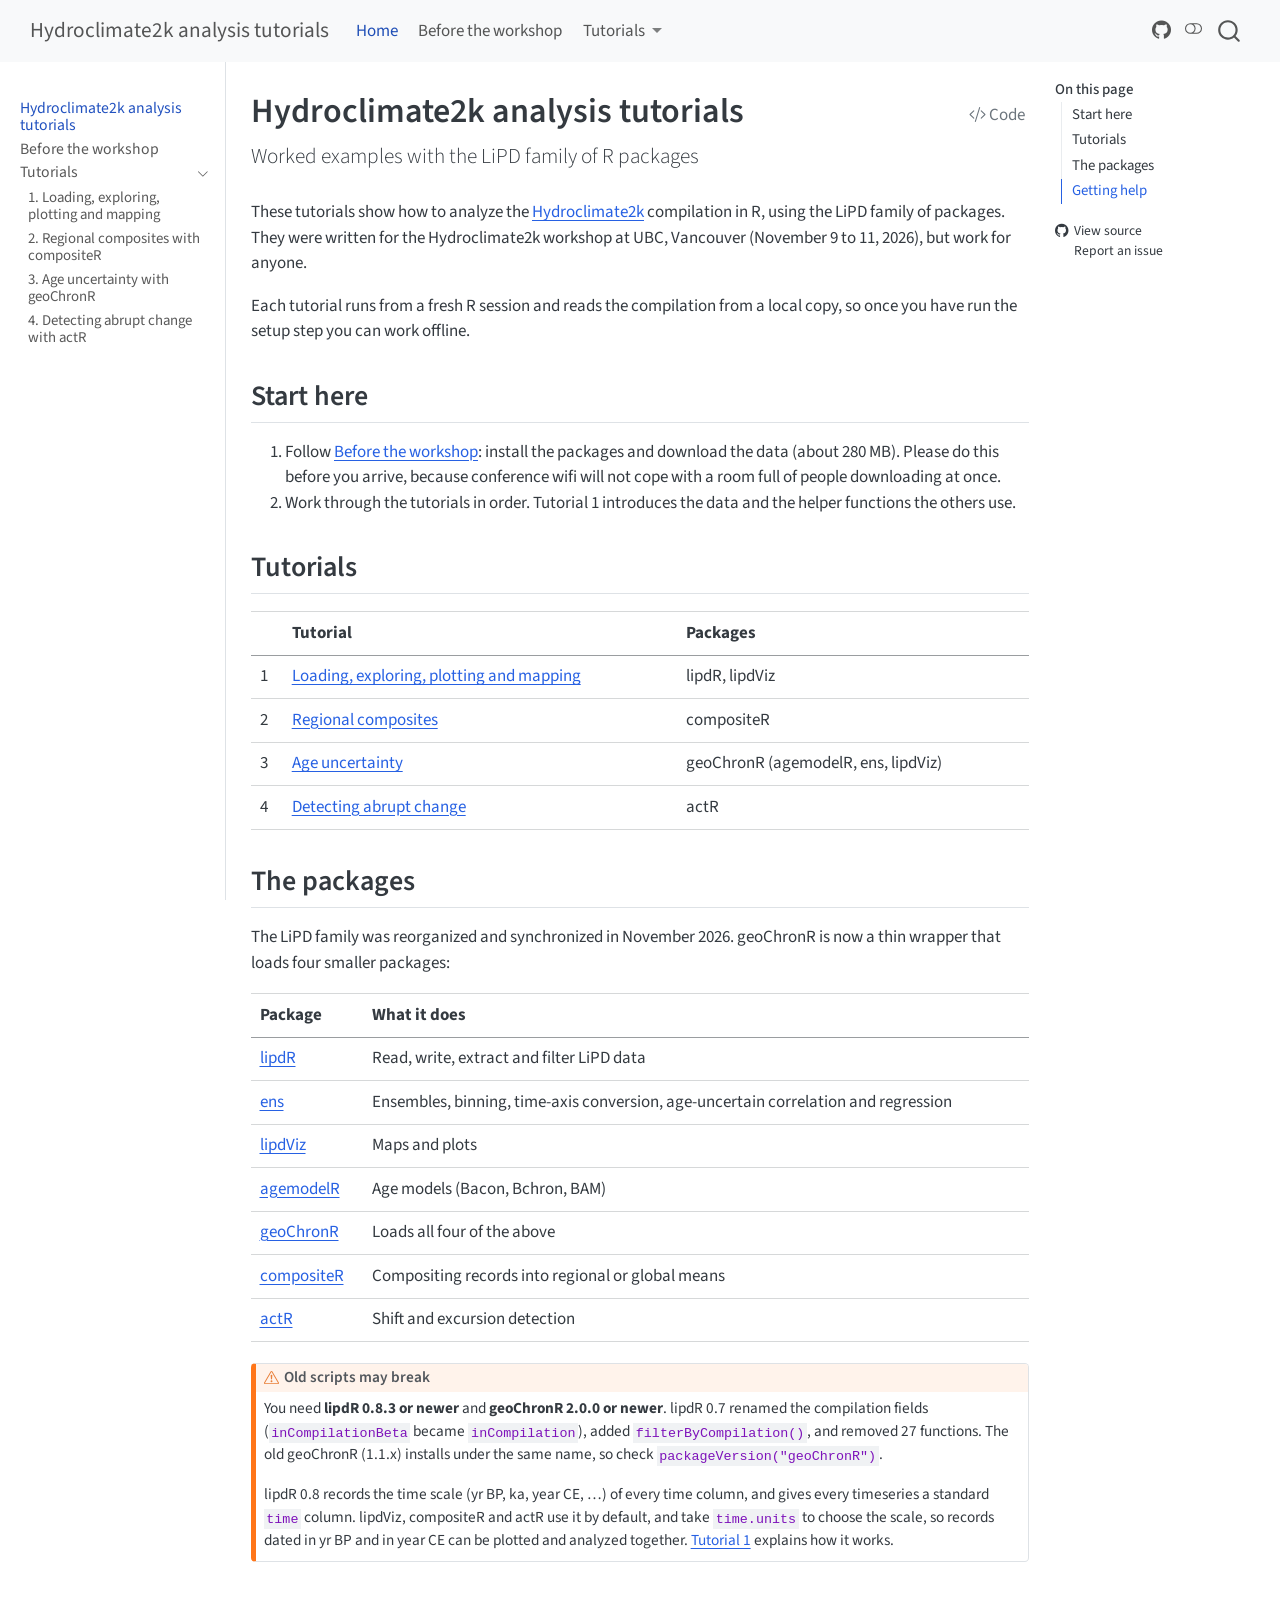
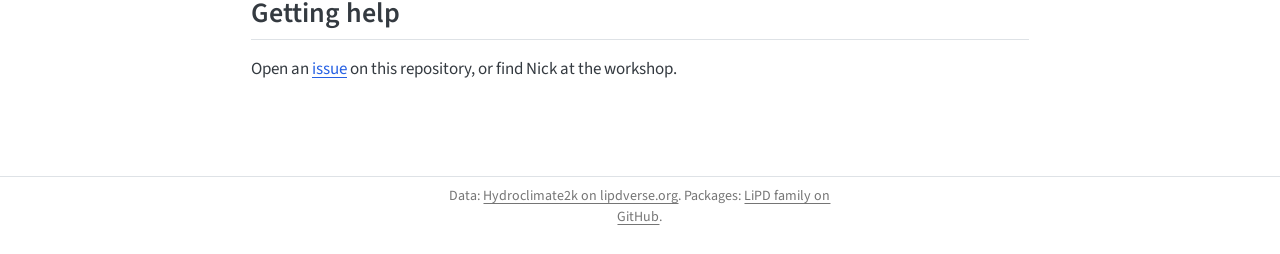
==== index.html @ fbed54ee "Built site for gh-pages" ====
<!DOCTYPE html>
<html xmlns="http://www.w3.org/1999/xhtml" lang="en" xml:lang="en"><head>

<meta charset="utf-8">
<meta name="generator" content="quarto-1.11.9">

<meta name="viewport" content="width=device-width, initial-scale=1.0, user-scalable=yes">


<title>Hydroclimate2k analysis tutorials</title>
<style>
/* Default styles provided by pandoc.
** See https://pandoc.org/MANUAL.html#variables-for-html for config info.
*/
span.smallcaps{font-variant: small-caps;}
div.columns{display: flex; gap: 1.5em;}
div.column{flex: auto;}
@media screen {
div.columns{gap: min(4vw, 1.5em);}
div.column{overflow-x: auto;}
}
div.hanging-indent{margin-left: 1.5em; text-indent: -1.5em;}
ul.task-list{list-style: none;}
ul.task-list li input[type="checkbox"] {
  width: 0.8em;
  margin: 0 0.8em 0.2em -1em; /* quarto-specific, see https://github.com/quarto-dev/quarto-cli/issues/4556 */ 
  vertical-align: middle;
}
/* CSS for syntax highlighting */
html { -webkit-text-size-adjust: 100%; }
pre > code.sourceCode { white-space: pre; position: relative; }
pre > code.sourceCode > span { display: inline-block; line-height: 1.25; }
pre > code.sourceCode > span:empty { height: 1.2em; }
.sourceCode { overflow: visible; }
code.sourceCode > span { color: inherit; text-decoration: inherit; }
div.sourceCode { margin: 1em 0; }
pre.sourceCode { margin: 0; }
@media screen {
div.sourceCode { overflow: auto; }
}
@media print {
pre > code.sourceCode { white-space: pre-wrap; }
pre > code.sourceCode > span { text-indent: -5em; padding-left: 5em; }
}
pre.numberSource code
  { counter-reset: source-line 0; }
pre.numberSource code > span
  { position: relative; left: -4em; counter-increment: source-line; }
pre.numberSource code > span > a:first-child::before
  { content: counter(source-line);
    position: relative; left: -1em; text-align: right; vertical-align: baseline;
    border: none; display: inline-block;
    -webkit-touch-callout: none; -webkit-user-select: none;
    -khtml-user-select: none; -moz-user-select: none;
    -ms-user-select: none; user-select: none;
    padding: 0 4px; width: 4em;
  }
pre.numberSource { margin-left: 3em;  padding-left: 4px; }
div.sourceCode
  {   }
@media screen {
pre > code.sourceCode > span > a:first-child::before { text-decoration: underline; }
}
</style>


<script src="site_libs/quarto-nav/quarto-nav.js"></script>
<script src="site_libs/quarto-nav/headroom.min.js"></script>
<script src="site_libs/clipboard/clipboard.min.js"></script>
<script src="site_libs/quarto-search/autocomplete.umd.js"></script>
<script src="site_libs/quarto-search/fuse.min.js"></script>
<script src="site_libs/quarto-search/quarto-search.js"></script>
<meta name="quarto:offset" content="./">
<script src="site_libs/quarto-html/quarto.js" type="module"></script>
<script src="site_libs/quarto-html/tabsets/tabsets.js" type="module"></script>
<script src="site_libs/quarto-html/scrollable-regions/scrollable-regions.js" type="module"></script>
<script src="site_libs/quarto-html/popper.min.js"></script>
<script src="site_libs/quarto-html/tippy.umd.min.js"></script>
<script src="site_libs/quarto-html/anchor.min.js"></script>
<link href="site_libs/quarto-html/tippy.css" rel="stylesheet">
<link href="site_libs/quarto-html/quarto-syntax-highlighting-63b5708e65d6cd79cd7618c58d0c21e7.css" rel="stylesheet" class="quarto-color-scheme" id="quarto-text-highlighting-styles">
<link href="site_libs/quarto-html/quarto-syntax-highlighting-dark-447e42e69aaa9833c0ba1b986f430b20.css" rel="stylesheet" class="quarto-color-scheme quarto-color-alternate" id="quarto-text-highlighting-styles">
<link href="site_libs/quarto-html/quarto-syntax-highlighting-63b5708e65d6cd79cd7618c58d0c21e7.css" rel="stylesheet" class="quarto-color-scheme-extra" id="quarto-text-highlighting-styles">
<script src="site_libs/bootstrap/bootstrap.min.js"></script>
<link href="site_libs/bootstrap/bootstrap-icons.css" rel="stylesheet">
<link href="site_libs/bootstrap/bootstrap-cd40264fafe0011b83db7b1371143c7b.min.css" rel="stylesheet" append-hash="true" class="quarto-color-scheme" id="quarto-bootstrap" data-mode="light">
<link href="site_libs/bootstrap/bootstrap-dark-d98883ac312bea4e32263ada7713f865.min.css" rel="stylesheet" append-hash="true" class="quarto-color-scheme quarto-color-alternate" id="quarto-bootstrap" data-mode="dark">
<link href="site_libs/bootstrap/bootstrap-cd40264fafe0011b83db7b1371143c7b.min.css" rel="stylesheet" append-hash="true" class="quarto-color-scheme-extra" id="quarto-bootstrap" data-mode="light">
<script id="quarto-search-options" type="application/json">{
  "location": "navbar",
  "copy-button": false,
  "collapse-after": 3,
  "panel-placement": "end",
  "type": "overlay",
  "limit": 50,
  "keyboard-shortcut": [
    "f",
    "/",
    "s"
  ],
  "show-item-context": false,
  "language": {
    "search-no-results-text": "No results",
    "search-matching-documents-text": "matching documents",
    "search-copy-link-title": "Copy link to search",
    "search-hide-matches-text": "Hide additional matches",
    "search-more-match-text": "more match in this document",
    "search-more-matches-text": "more matches in this document",
    "search-clear-button-title": "Clear",
    "search-text-placeholder": "",
    "search-detached-cancel-button-title": "Cancel",
    "search-submit-button-title": "Submit",
    "search-label": "Search"
  }
}</script>


</head>

<body class="nav-sidebar docked nav-fixed quarto-light"><a id="quarto-skip-link" class="visually-hidden-focusable" href="#quarto-document-content">Skip to main content</a><script id="quarto-html-before-body" type="application/javascript">
    const toggleBodyColorMode = (bsSheetEl) => {
      const mode = bsSheetEl.getAttribute("data-mode");
      const bodyEl = window.document.querySelector("body");
      if (mode === "dark") {
        bodyEl.classList.add("quarto-dark");
        bodyEl.classList.remove("quarto-light");
      } else {
        bodyEl.classList.add("quarto-light");
        bodyEl.classList.remove("quarto-dark");
      }
    }
    const toggleBodyColorPrimary = () => {
      const bsSheetEl = window.document.querySelector("link#quarto-bootstrap:not([rel=disabled-stylesheet])");
      if (bsSheetEl) {
        toggleBodyColorMode(bsSheetEl);
      }
    }
    const setColorSchemeToggle = (alternate) => {
      const toggles = window.document.querySelectorAll('.quarto-color-scheme-toggle');
      for (let i=0; i < toggles.length; i++) {
        const toggle = toggles[i];
        if (toggle) {
          toggle.setAttribute("aria-checked", alternate ? "true" : "false");
          if (alternate) {
            toggle.classList.add("alternate");
          } else {
            toggle.classList.remove("alternate");
          }
        }
      }
    };
    const toggleColorMode = (alternate) => {
      // Switch the stylesheets
      const primaryStylesheets = window.document.querySelectorAll('link.quarto-color-scheme:not(.quarto-color-alternate)');
      const alternateStylesheets = window.document.querySelectorAll('link.quarto-color-scheme.quarto-color-alternate');
      manageTransitions('#quarto-margin-sidebar .nav-link', false);
      if (alternate) {
        // note: dark is layered on light, we don't disable primary!
        enableStylesheet(alternateStylesheets);
        for (const sheetNode of alternateStylesheets) {
          if (sheetNode.id === "quarto-bootstrap") {
            toggleBodyColorMode(sheetNode);
          }
        }
      } else {
        disableStylesheet(alternateStylesheets);
        enableStylesheet(primaryStylesheets)
        toggleBodyColorPrimary();
      }
      manageTransitions('#quarto-margin-sidebar .nav-link', true);
      // Switch the toggles
      setColorSchemeToggle(alternate)
    }
    // Hack to workaround the fact that safari doesn't
    // properly recolor the scrollbar when toggling (#1455).
    // Not run on load: stylesheets are set before first paint there, and
    // scrolling would undo the scroll to a URL fragment (#14973).
    // The one pixel nudge keeps the reader where they were.
    const refreshSafariScrollbar = () => {
      if (navigator.userAgent.indexOf('Safari') > 0 && navigator.userAgent.indexOf('Chrome') == -1) {
        manageTransitions("body", false);
        const scrollY = window.scrollY;
        window.scrollTo(0, scrollY > 0 ? scrollY - 1 : 1);
        setTimeout(() => {
          window.scrollTo(0, scrollY);
          manageTransitions("body", true);
        }, 40);
      }
    }
    const disableStylesheet = (stylesheets) => {
      for (let i=0; i < stylesheets.length; i++) {
        const stylesheet = stylesheets[i];
        stylesheet.rel = 'disabled-stylesheet';
      }
    }
    const enableStylesheet = (stylesheets) => {
      for (let i=0; i < stylesheets.length; i++) {
        const stylesheet = stylesheets[i];
        if(stylesheet.rel !== 'stylesheet') { // for Chrome, which will still FOUC without this check
          stylesheet.rel = 'stylesheet';
        }
      }
    }
    const manageTransitions = (selector, allowTransitions) => {
      const els = window.document.querySelectorAll(selector);
      for (let i=0; i < els.length; i++) {
        const el = els[i];
        if (allowTransitions) {
          el.classList.remove('notransition');
        } else {
          el.classList.add('notransition');
        }
      }
    }
    const isFileUrl = () => {
      return window.location.protocol === 'file:';
    }
    const hasAlternateSentinel = () => {
      let styleSentinel = getColorSchemeSentinel();
      if (styleSentinel !== null) {
        return styleSentinel === "alternate";
      } else {
        return false;
      }
    }
    const setStyleSentinel = (alternate) => {
      const value = alternate ? "alternate" : "default";
      if (!isFileUrl()) {
        window.localStorage.setItem("quarto-color-scheme", value);
      } else {
        localAlternateSentinel = value;
      }
    }
    const getColorSchemeSentinel = () => {
      if (!isFileUrl()) {
        const storageValue = window.localStorage.getItem("quarto-color-scheme");
        return storageValue != null ? storageValue : localAlternateSentinel;
      } else {
        return localAlternateSentinel;
      }
    }
    const toggleGiscusIfUsed = (isAlternate, darkModeDefault) => {
      const baseTheme = document.querySelector('#giscus-base-theme')?.value ?? 'light';
      const alternateTheme = document.querySelector('#giscus-alt-theme')?.value ?? 'dark';
      let newTheme = '';
      if(authorPrefersDark) {
        newTheme = isAlternate ? baseTheme : alternateTheme;
      } else {
        newTheme = isAlternate ? alternateTheme : baseTheme;
      }
      const changeGiscusTheme = () => {
        // From: https://github.com/giscus/giscus/issues/336
        const sendMessage = (message) => {
          const iframe = document.querySelector('iframe.giscus-frame');
          if (!iframe) return;
          iframe.contentWindow.postMessage({ giscus: message }, 'https://giscus.app');
        }
        sendMessage({
          setConfig: {
            theme: newTheme
          }
        });
      }
      const isGiscussLoaded = window.document.querySelector('iframe.giscus-frame') !== null;
      if (isGiscussLoaded) {
        changeGiscusTheme();
      }
    };
    const authorPrefersDark = false;
    const darkModeDefault = authorPrefersDark;
      document.querySelector('link#quarto-text-highlighting-styles.quarto-color-scheme-extra').rel = 'disabled-stylesheet';
      document.querySelector('link#quarto-bootstrap.quarto-color-scheme-extra').rel = 'disabled-stylesheet';
    let localAlternateSentinel = darkModeDefault ? 'alternate' : 'default';
    // Dark / light mode switch
    window.quartoToggleColorScheme = () => {
      // Read the current dark / light value
      let toAlternate = !hasAlternateSentinel();
      toggleColorMode(toAlternate);
      refreshSafariScrollbar();
      setStyleSentinel(toAlternate);
      toggleGiscusIfUsed(toAlternate, darkModeDefault);
      window.dispatchEvent(new Event('resize'));
    };
    // Switch to dark mode if need be
    if (hasAlternateSentinel()) {
      toggleColorMode(true);
    } else {
      toggleColorMode(false);
    }
  </script>

<div id="quarto-search-results"></div>
  <header id="quarto-header" class="headroom fixed-top">
    <nav class="navbar navbar-expand-lg " data-bs-theme="dark" aria-label="Site">
      <div class="navbar-container container-fluid">
      <div class="navbar-brand-container mx-auto">
    <a class="navbar-brand" href="./index.html">
    <span class="navbar-title">Hydroclimate2k analysis tutorials</span>
    </a>
  </div>
          <button class="navbar-toggler" type="button" data-bs-toggle="collapse" data-bs-target="#navbarCollapse" aria-controls="navbarCollapse" aria-expanded="false" aria-label="Toggle navigation" onclick="if (window.quartoToggleHeadroom) { window.quartoToggleHeadroom(); }">
  <span class="navbar-toggler-icon"></span>
</button>
          <div class="collapse navbar-collapse" id="navbarCollapse">
            <ul class="navbar-nav navbar-nav-scroll me-auto">
  <li class="nav-item">
    <a class="nav-link active" href="./index.html" aria-current="page"> 
<span class="menu-text">Home</span></a>
  </li>  
  <li class="nav-item">
    <a class="nav-link" href="./setup.html"> 
<span class="menu-text">Before the workshop</span></a>
  </li>  
  <li class="nav-item dropdown ">
    <a class="nav-link dropdown-toggle" href="#" id="nav-menu-tutorials" role="link" data-bs-toggle="dropdown" aria-expanded="false">
 <span class="menu-text">Tutorials</span>
    </a>
    <ul class="dropdown-menu" aria-labelledby="nav-menu-tutorials">    
        <li>
    <a class="dropdown-item" href="./tutorials/01-load-plot-map.html">
 <span class="dropdown-text">1. Loading, exploring, plotting and mapping</span></a>
  </li>  
        <li>
    <a class="dropdown-item" href="./tutorials/02-compositeR.html">
 <span class="dropdown-text">2. Regional composites with compositeR</span></a>
  </li>  
        <li>
    <a class="dropdown-item" href="./tutorials/03-geoChronR.html">
 <span class="dropdown-text">3. Age uncertainty with geoChronR</span></a>
  </li>  
        <li>
    <a class="dropdown-item" href="./tutorials/04-actR.html">
 <span class="dropdown-text">4. Detecting abrupt change with actR</span></a>
  </li>  
    </ul>
  </li>
</ul>
            <ul class="navbar-nav navbar-nav-scroll ms-auto">
  <li class="nav-item compact">
    <a class="nav-link" href="https://github.com/nickmckay/hydroclimate2k-analysis-tutorials"> <i class="bi bi-github" role="img">
</i> 
<span class="menu-text"></span></a>
  </li>  
</ul>
          </div> <!-- /navcollapse -->
            <div class="quarto-navbar-tools">
  <button type="button" role="switch" aria-checked="false" class="quarto-color-scheme-toggle quarto-navigation-tool  px-1" onclick="window.quartoToggleColorScheme(); return false;" title="Toggle dark mode" aria-label="Toggle dark mode"><i class="bi"></i></button>
</div>
            <div id="quarto-search" class="" title="Search"></div>
      </div> <!-- /container-fluid -->
    </nav>
  <nav class="quarto-secondary-nav" aria-label="Toolbar">
    <div class="container-fluid d-flex">
      <button type="button" class="quarto-btn-toggle btn" data-bs-toggle="collapse" role="button" data-bs-target=".quarto-sidebar-collapse-item" aria-controls="quarto-sidebar" aria-expanded="false" aria-label="Toggle sidebar navigation" onclick="if (window.quartoToggleHeadroom) { window.quartoToggleHeadroom(); }">
        <i class="bi bi-layout-text-sidebar-reverse"></i>
      </button>
        <nav class="quarto-page-breadcrumbs" aria-label="Breadcrumbs"><ol class="breadcrumb"><li class="breadcrumb-item"><a href="./index.html">Hydroclimate2k analysis tutorials</a></li></ol></nav>
        <a class="flex-grow-1" data-bs-toggle="collapse" data-bs-target=".quarto-sidebar-collapse-item" onclick="if (window.quartoToggleHeadroom) { window.quartoToggleHeadroom(); }">      
        </a>
    </div>
  </nav>
</header>
<!-- content -->
<div id="quarto-content" class="quarto-container page-columns page-rows-contents page-layout-article page-navbar">
<!-- sidebar -->
  <nav id="quarto-sidebar" class="sidebar collapse collapse-horizontal quarto-sidebar-collapse-item sidebar-navigation docked overflow-auto" aria-label="Section">
    <div class="sidebar-menu-container"> 
    <ul class="list-unstyled mt-1">
        <li class="sidebar-item">
  <div class="sidebar-item-container"> 
  <a href="./index.html" class="sidebar-item-text sidebar-link active">
 <span class="menu-text">Hydroclimate2k analysis tutorials</span></a>
  </div>
</li>
        <li class="sidebar-item">
  <div class="sidebar-item-container"> 
  <a href="./setup.html" class="sidebar-item-text sidebar-link">
 <span class="menu-text">Before the workshop</span></a>
  </div>
</li>
        <li class="sidebar-item sidebar-item-section">
      <div class="sidebar-item-container"> 
            <button type="button" class="sidebar-item-text sidebar-item-toggle sidebar-link text-start" data-bs-toggle="collapse" data-bs-target="#quarto-sidebar-section-1" aria-controls="quarto-sidebar-section-1" aria-expanded="true">
 <span class="menu-text" id="quarto-sidebar-section-1-label">Tutorials</span><i class="bi bi-chevron-right" aria-hidden="true"></i></button>
      </div>
      <ul id="quarto-sidebar-section-1" aria-labelledby="quarto-sidebar-section-1-label" class="collapse list-unstyled sidebar-section depth1 show">  
          <li class="sidebar-item">
  <div class="sidebar-item-container"> 
  <a href="./tutorials/01-load-plot-map.html" class="sidebar-item-text sidebar-link">
 <span class="menu-text">1. Loading, exploring, plotting and mapping</span></a>
  </div>
</li>
          <li class="sidebar-item">
  <div class="sidebar-item-container"> 
  <a href="./tutorials/02-compositeR.html" class="sidebar-item-text sidebar-link">
 <span class="menu-text">2. Regional composites with compositeR</span></a>
  </div>
</li>
          <li class="sidebar-item">
  <div class="sidebar-item-container"> 
  <a href="./tutorials/03-geoChronR.html" class="sidebar-item-text sidebar-link">
 <span class="menu-text">3. Age uncertainty with geoChronR</span></a>
  </div>
</li>
          <li class="sidebar-item">
  <div class="sidebar-item-container"> 
  <a href="./tutorials/04-actR.html" class="sidebar-item-text sidebar-link">
 <span class="menu-text">4. Detecting abrupt change with actR</span></a>
  </div>
</li>
      </ul>
  </li>
    </ul>
    </div>
</nav>
<div id="quarto-sidebar-glass" class="quarto-sidebar-collapse-item" data-bs-toggle="collapse" data-bs-target=".quarto-sidebar-collapse-item"></div>
<!-- margin-sidebar -->
    <div id="quarto-margin-sidebar" class="sidebar margin-sidebar">
        <nav id="TOC" role="doc-toc" aria-labelledby="toc-title" class="toc-active">
    <h2 id="toc-title">On this page</h2>
   
  <ul>
  <li><a href="#start-here" id="toc-start-here" class="nav-link active" data-scroll-target="#start-here">Start here</a></li>
  <li><a href="#tutorials" id="toc-tutorials" class="nav-link" data-scroll-target="#tutorials">Tutorials</a></li>
  <li><a href="#the-packages" id="toc-the-packages" class="nav-link" data-scroll-target="#the-packages">The packages</a></li>
  <li><a href="#getting-help" id="toc-getting-help" class="nav-link" data-scroll-target="#getting-help">Getting help</a></li>
  </ul>
<div class="toc-actions"><ul><li><a href="https://github.com/nickmckay/hydroclimate2k-analysis-tutorials/blob/main/index.qmd" class="toc-action"><i class="bi bi-github"></i>View source</a></li><li><a href="https://github.com/nickmckay/hydroclimate2k-analysis-tutorials/issues/new" class="toc-action"><i class="bi empty"></i>Report an issue</a></li></ul></div></nav>
    </div>
<!-- main -->
<main class="content" id="quarto-document-content" tabindex="-1">


<header id="title-block-header" class="quarto-title-block default">
<div class="quarto-title">
<div class="quarto-title-block"><div><h1 class="title">Hydroclimate2k analysis tutorials</h1><button type="button" class="btn code-tools-button" id="quarto-code-tools-source"><i class="bi"></i> Code</button></div></div>
<p class="subtitle lead">Worked examples with the LiPD family of R packages</p>
</div>



<div class="quarto-title-meta">

    
  
    
  </div>
  


</header>


<p>These tutorials show how to analyze the <a href="https://lipdverse.org/hydroclimate2k/">Hydroclimate2k</a> compilation in R, using the LiPD family of packages. They were written for the Hydroclimate2k workshop at UBC, Vancouver (November 9 to 11, 2026), but work for anyone.</p>
<p>Each tutorial runs from a fresh R session and reads the compilation from a local copy, so once you have run the setup step you can work offline.</p>
<section id="start-here" class="level2">
<h2 class="anchored" data-anchor-id="start-here">Start here</h2>
<ol type="1">
<li>Follow <strong><a href="./setup.html">Before the workshop</a></strong>: install the packages and download the data (about 280 MB). Please do this before you arrive, because conference wifi will not cope with a room full of people downloading at once.</li>
<li>Work through the tutorials in order. Tutorial 1 introduces the data and the helper functions the others use.</li>
</ol>
</section>
<section id="tutorials" class="level2">
<h2 class="anchored" data-anchor-id="tutorials">Tutorials</h2>
<table class="caption-top table">
<thead>
<tr class="header">
<th></th>
<th>Tutorial</th>
<th>Packages</th>
</tr>
</thead>
<tbody>
<tr class="odd">
<td>1</td>
<td><a href="./tutorials/01-load-plot-map.html">Loading, exploring, plotting and mapping</a></td>
<td>lipdR, lipdViz</td>
</tr>
<tr class="even">
<td>2</td>
<td><a href="./tutorials/02-compositeR.html">Regional composites</a></td>
<td>compositeR</td>
</tr>
<tr class="odd">
<td>3</td>
<td><a href="./tutorials/03-geoChronR.html">Age uncertainty</a></td>
<td>geoChronR (agemodelR, ens, lipdViz)</td>
</tr>
<tr class="even">
<td>4</td>
<td><a href="./tutorials/04-actR.html">Detecting abrupt change</a></td>
<td>actR</td>
</tr>
</tbody>
</table>
</section>
<section id="the-packages" class="level2">
<h2 class="anchored" data-anchor-id="the-packages">The packages</h2>
<p>The LiPD family was reorganized and synchronized in November 2026. geoChronR is now a thin wrapper that loads four smaller packages:</p>
<table class="caption-top table">
<thead>
<tr class="header">
<th>Package</th>
<th>What it does</th>
</tr>
</thead>
<tbody>
<tr class="odd">
<td><a href="https://github.com/nickmckay/lipdR">lipdR</a></td>
<td>Read, write, extract and filter LiPD data</td>
</tr>
<tr class="even">
<td><a href="https://github.com/nickmckay/ens">ens</a></td>
<td>Ensembles, binning, time-axis conversion, age-uncertain correlation and regression</td>
</tr>
<tr class="odd">
<td><a href="https://github.com/nickmckay/lipdViz">lipdViz</a></td>
<td>Maps and plots</td>
</tr>
<tr class="even">
<td><a href="https://github.com/nickmckay/agemodelR">agemodelR</a></td>
<td>Age models (Bacon, Bchron, BAM)</td>
</tr>
<tr class="odd">
<td><a href="https://github.com/nickmckay/geoChronR">geoChronR</a></td>
<td>Loads all four of the above</td>
</tr>
<tr class="even">
<td><a href="https://github.com/nickmckay/compositeR">compositeR</a></td>
<td>Compositing records into regional or global means</td>
</tr>
<tr class="odd">
<td><a href="https://github.com/LinkedEarth/actR">actR</a></td>
<td>Shift and excursion detection</td>
</tr>
</tbody>
</table>
<div class="callout callout-style-default callout-warning callout-titled">
<div class="callout-header d-flex align-content-center">
<div class="callout-icon-container">
<i class="callout-icon"></i>
</div>
<div class="callout-title-container flex-fill">
<span class="screen-reader-only">Warning</span>Old scripts may break
</div>
</div>
<div class="callout-body-container callout-body">
<p>You need <strong>lipdR 0.8.3 or newer</strong> and <strong>geoChronR 2.0.0 or newer</strong>. lipdR 0.7 renamed the compilation fields (<code>inCompilationBeta</code> became <code>inCompilation</code>), added <code>filterByCompilation()</code>, and removed 27 functions. The old geoChronR (1.1.x) installs under the same name, so check <code>packageVersion("geoChronR")</code>.</p>
<p>lipdR 0.8 records the time scale (yr BP, ka, year CE, …) of every time column, and gives every timeseries a standard <code>time</code> column. lipdViz, compositeR and actR use it by default, and take <code>time.units</code> to choose the scale, so records dated in yr BP and in year CE can be plotted and analyzed together. <a href="./tutorials/01-load-plot-map.html#time-axes">Tutorial 1</a> explains how it works.</p>
</div>
</div>
</section>
<section id="getting-help" class="level2">
<h2 class="anchored" data-anchor-id="getting-help">Getting help</h2>
<p>Open an <a href="https://github.com/nickmckay/hydroclimate2k-analysis-tutorials/issues">issue</a> on this repository, or find Nick at the workshop.</p>


<!-- -->

</section>

</main> <!-- /main -->
<script id="quarto-html-after-body" type="application/javascript">
  window.document.addEventListener("DOMContentLoaded", function (event) {
    // Ensure there is a toggle, if there isn't float one in the top right
    if (window.document.querySelector('.quarto-color-scheme-toggle') === null) {
      const toggle = window.document.createElement('button');
      toggle.type = "button";
      toggle.setAttribute("role", "switch");
      toggle.setAttribute("aria-checked", "false");
      toggle.classList.add('top-right');
      toggle.classList.add('quarto-color-scheme-toggle');
      toggle.setAttribute("aria-label", "Toggle dark mode");
      toggle.onclick = function() { try { window.quartoToggleColorScheme(); } catch {} return false; };
      const i = window.document.createElement("i");
      i.classList.add('bi');
      toggle.appendChild(i);
      // Put the toggle in a landmark of its own, so that landmark navigation
      // can reach it.
      //
      // The container is always a fresh direct child of body, and the toggle is
      // never moved into page furniture that the theme or the author controls.
      // The toggle is positioned against the page, so any ancestor that
      // establishes a containing block captures it: a positioned element or a
      // grid for position: absolute, and transform, filter, will-change or
      // contain for position: fixed. A direct child of body has none of these
      // to inherit, and the shift when one appears is silent and visual.
      //
      // ARIA says a document should have at most one banner, and axe reports a
      // duplicate whether or not the banners carry distinct labels. So use a
      // header when the page has no banner yet, and a named region otherwise.
      //
      // A header is a banner wherever it sits, unless it is inside sectioning
      // content, so this cannot just look at the children of body: a custom
      // page layout wraps the title block header in a plain div. An explicit
      // role="banner" always counts.
      const sectioning = 'article, aside, main, nav, section, [role="article"], [role="complementary"], [role="main"], [role="navigation"], [role="region"]';
      const hasBanner = Array.from(
        window.document.querySelectorAll('header:not([role]), [role="banner"]')
      ).some(function(el) {
        return el.hasAttribute("role") || el.closest(sectioning) === null;
      });
      const container = window.document.createElement(hasBanner ? "div" : "header");
      if (hasBanner) {
        container.setAttribute("role", "region");
        container.setAttribute("aria-label", "Toggle dark mode");
      }
      container.classList.add('quarto-color-scheme-toggle-container');
      container.appendChild(toggle);
      window.document.body.appendChild(container);
    }
    setColorSchemeToggle(hasAlternateSentinel())
    const icon = "";
    const anchorJS = new window.AnchorJS();
    anchorJS.options = {
      placement: 'right',
      icon: icon
    };
    anchorJS.add('.anchored');
    const isCodeAnnotation = (el) => {
      for (const clz of el.classList) {
        if (clz.startsWith('code-annotation-')) {                     
          return true;
        }
      }
      return false;
    }
    const onCopySuccess = function(e) {
      // button target
      const button = e.trigger;
      // don't keep focus
      button.blur();
      // flash "checked"
      button.classList.add('code-copy-button-checked');
      var currentTitle = button.getAttribute("title");
      button.setAttribute("title", "Copied!");
      let tooltip;
      if (window.bootstrap) {
        button.setAttribute("data-bs-toggle", "tooltip");
        button.setAttribute("data-bs-placement", "left");
        button.setAttribute("data-bs-title", "Copied!");
        tooltip = new bootstrap.Tooltip(button, 
          { trigger: "manual", 
            customClass: "code-copy-button-tooltip",
            offset: [0, -8]});
        tooltip.show();    
      }
      setTimeout(function() {
        if (tooltip) {
          tooltip.hide();
          button.removeAttribute("data-bs-title");
          button.removeAttribute("data-bs-toggle");
          button.removeAttribute("data-bs-placement");
        }
        button.setAttribute("title", currentTitle);
        button.classList.remove('code-copy-button-checked');
      }, 1000);
      // clear code selection
      e.clearSelection();
    }
    const getTextToCopy = function(trigger) {
      const outerScaffold = trigger.parentElement.cloneNode(true);
      const codeEl = outerScaffold.querySelector('code');
      for (const childEl of codeEl.children) {
        if (isCodeAnnotation(childEl)) {
          childEl.remove();
        }
      }
      return codeEl.innerText;
    }
    const clipboard = new window.ClipboardJS('.code-copy-button:not([data-in-quarto-modal])', {
      text: getTextToCopy
    });
    clipboard.on('success', onCopySuccess);
    if (window.document.getElementById('quarto-embedded-source-code-modal')) {
      const clipboardModal = new window.ClipboardJS('.code-copy-button[data-in-quarto-modal]', {
        text: getTextToCopy,
        container: window.document.getElementById('quarto-embedded-source-code-modal')
      });
      clipboardModal.on('success', onCopySuccess);
    }
    const viewSource = window.document.getElementById('quarto-view-source') ||
                       window.document.getElementById('quarto-code-tools-source');
    if (viewSource) {
      const sourceUrl = viewSource.getAttribute("data-quarto-source-url");
      viewSource.addEventListener("click", function(e) {
        if (sourceUrl) {
          // rstudio viewer pane
          if (/\bcapabilities=\b/.test(window.location)) {
            window.open(sourceUrl);
          } else {
            window.location.href = sourceUrl;
          }
        } else {
          const modal = new bootstrap.Modal(document.getElementById('quarto-embedded-source-code-modal'));
          modal.show();
        }
        return false;
      });
    }
    function toggleCodeHandler(show) {
      return function(e) {
        const cellDetails = window.document.querySelectorAll(".cell details.code-fold");
        for (let i=0; i<cellDetails.length; i++) {
          const details = cellDetails[i];
          if (show) {
            details.open = true;
          } else {
            details.removeAttribute("open");
          }
        }
        const cellCodeDivs = window.document.querySelectorAll(".cell div.sourceCode.cell-code");
        const fromCls = show ? "hidden" : "unhidden";
        const toCls = show ? "unhidden" : "hidden";
        for (let i=0; i<cellCodeDivs.length; i++) {
          const codeDiv = cellCodeDivs[i];
          if (codeDiv.classList.contains(fromCls)) {
            codeDiv.classList.remove(fromCls);
            codeDiv.classList.add(toCls);
          } 
        }
        return false;
      }
    }
    const hideAllCode = window.document.getElementById("quarto-hide-all-code");
    if (hideAllCode) {
      hideAllCode.addEventListener("click", toggleCodeHandler(false));
    }
    const showAllCode = window.document.getElementById("quarto-show-all-code");
    if (showAllCode) {
      showAllCode.addEventListener("click", toggleCodeHandler(true));
    }
      var localhostRegex = new RegExp(/^(?:http|https):\/\/localhost\:?[0-9]*\//);
      var mailtoRegex = new RegExp(/^mailto:/);
        var filterRegex = new RegExp("https:\/\/nickmckay\.github\.io\/hydroclimate2k-analysis-tutorials\/");
      var isInternal = (href) => {
          return filterRegex.test(href) || localhostRegex.test(href) || mailtoRegex.test(href);
      }
      // Inspect non-navigation links and adorn them if external
      window.quartoDecorateExternalLinks = function (root) {
     var links = (root || window.document).querySelectorAll('a[href]:not(.nav-link):not(.navbar-brand):not(.toc-action):not(.sidebar-link):not(.sidebar-item-toggle):not(.pagination-link):not(.no-external):not([aria-hidden]):not(.dropdown-item):not(.quarto-navigation-tool):not(.about-link)');
      for (var i=0; i<links.length; i++) {
        const link = links[i];
        if (!isInternal(link.href)) {
          // undo the damage that might have been done by quarto-nav.js in the case of
          // links that we want to consider external
          if (link.dataset.originalHref !== undefined) {
            link.href = link.dataset.originalHref;
          }
          if (!link.classList.contains('no-external-icon')) {
          }
        }
      }
      };
      window.quartoDecorateExternalLinks(window.document);
    // Esc closes the popup (WCAG 1.4.13) and focus leaving both trigger and
    // popup closes it (WCAG 2.4.11); tippy handles neither for interactive popups.
    const hideOnEscAndFocusOut = {
      name: 'hideOnEscAndFocusOut',
      defaultValue: true,
      fn(instance) {
        const dismiss = () => {
          // A show scheduled by the trigger delay would otherwise reopen it
          instance.clearDelayTimeouts();
          instance.hide();
        };
        const onKeyDown = (event) => {
          if (event.key !== 'Escape') {
            return;
          }
          // Keep Esc from also reaching page handlers (e.g. reveal.js overview),
          // except an open reveal.js slide menu, which Esc should close too.
          // The menu handles keys only when its keyboard option is on.
          const menuHandlesEsc = window.Reveal?.getPlugin?.('menu')?.isOpen() &&
            window.Reveal.getConfig().menu?.keyboard !== false;
          if (!menuHandlesEsc) {
            event.stopPropagation();
          }
          if (instance.popper.contains(window.document.activeElement)) {
            // Disabled while refocusing so the focus trigger does not reopen it
            instance.disable();
            instance.reference.focus();
            instance.enable();
          }
          dismiss();
        };
        const onFocusOut = (event) => {
          const target = event.relatedTarget;
          if (target && !instance.reference.contains(target) &&
              !instance.popper.contains(target)) {
            dismiss();
          }
        };
        // On the trigger too: a click trigger (code-annotations: select) has no
        // blur handling. Attached for the instance's lifetime so leaving the
        // trigger also cancels a show still pending on the trigger delay.
        instance.reference.addEventListener('focusout', onFocusOut);
        return {
          onShow() {
            window.document.addEventListener('keydown', onKeyDown, true);
            instance.popper.addEventListener('focusout', onFocusOut);
          },
          onHide() {
            window.document.removeEventListener('keydown', onKeyDown, true);
            instance.popper.removeEventListener('focusout', onFocusOut);
          },
          onDestroy() {
            instance.reference.removeEventListener('focusout', onFocusOut);
          },
        };
      },
    };
    function tippyHover(el, contentFn, onTriggerFn, onUntriggerFn) {
      const config = {
        allowHTML: true,
        maxWidth: 500,
        delay: 100,
        arrow: false,
        appendTo: function(el) {
            return el.parentElement;
        },
        interactive: true,
        interactiveBorder: 10,
        theme: 'quarto',
        placement: 'bottom-start',
        plugins: [hideOnEscAndFocusOut],
      };
      if (contentFn) {
        config.content = contentFn;
      }
      if (onTriggerFn) {
        config.onTrigger = onTriggerFn;
      }
      if (onUntriggerFn) {
        config.onUntrigger = onUntriggerFn;
      }
      window.tippy(el, config); 
    }
    const noterefs = window.document.querySelectorAll('a[role="doc-noteref"]');
    for (var i=0; i<noterefs.length; i++) {
      const ref = noterefs[i];
      tippyHover(ref, function() {
        // use id or data attribute instead here
        let href = ref.getAttribute('data-footnote-href') || ref.getAttribute('href');
        try { href = new URL(href).hash; } catch {}
        const id = href.replace(/^#\/?/, "");
        const note = window.document.getElementById(id);
        if (note) {
          return note.innerHTML;
        } else {
          return "";
        }
      });
    }
    const xrefs = window.document.querySelectorAll('a.quarto-xref');
    const processXRef = (id, note) => {
      // Strip column container classes
      const stripColumnClz = (el) => {
        el.classList.remove("page-full", "page-columns");
        if (el.children) {
          for (const child of el.children) {
            stripColumnClz(child);
          }
        }
      }
      stripColumnClz(note)
      if (id === null || id.startsWith('sec-')) {
        // Special case sections, only their first couple elements
        const container = document.createElement("div");
        if (note.children && note.children.length > 2) {
          container.appendChild(note.children[0].cloneNode(true));
          for (let i = 1; i < note.children.length; i++) {
            const child = note.children[i];
            if (child.tagName === "P" && child.innerText === "") {
              continue;
            } else {
              container.appendChild(child.cloneNode(true));
              break;
            }
          }
          if (window.Quarto?.typesetMath) {
            window.Quarto.typesetMath(container);
          }
          return container.innerHTML
        } else {
          if (window.Quarto?.typesetMath) {
            window.Quarto.typesetMath(note);
          }
          return note.innerHTML;
        }
      } else {
        // Remove any anchor links if they are present
        const anchorLink = note.querySelector('a.anchorjs-link');
        if (anchorLink) {
          anchorLink.remove();
        }
        if (window.Quarto?.typesetMath) {
          window.Quarto.typesetMath(note);
        }
        if (note.classList.contains("callout")) {
          return note.outerHTML;
        } else {
          return note.innerHTML;
        }
      }
    }
    for (var i=0; i<xrefs.length; i++) {
      const xref = xrefs[i];
      tippyHover(xref, undefined, function(instance) {
        instance.disable();
        let url = xref.getAttribute('href');
        let hash = undefined; 
        if (url.startsWith('#')) {
          hash = url;
        } else {
          try { hash = new URL(url).hash; } catch {}
        }
        if (hash) {
          const id = hash.replace(/^#\/?/, "");
          const note = window.document.getElementById(id);
          if (note !== null) {
            try {
              const html = processXRef(id, note.cloneNode(true));
              instance.setContent(html);
            } finally {
              instance.enable();
              instance.show();
            }
          } else {
            // See if we can fetch this
            fetch(url.split('#')[0])
            .then(res => res.text())
            .then(html => {
              const parser = new DOMParser();
              const htmlDoc = parser.parseFromString(html, "text/html");
              const note = htmlDoc.getElementById(id);
              if (note !== null) {
                const html = processXRef(id, note);
                instance.setContent(html);
              } 
            }).finally(() => {
              instance.enable();
              instance.show();
            });
          }
        } else {
          // See if we can fetch a full url (with no hash to target)
          // This is a special case and we should probably do some content thinning / targeting
          fetch(url)
          .then(res => res.text())
          .then(html => {
            const parser = new DOMParser();
            const htmlDoc = parser.parseFromString(html, "text/html");
            const note = htmlDoc.querySelector('main.content');
            if (note !== null) {
              // This should only happen for chapter cross references
              // (since there is no id in the URL)
              // remove the first header
              if (note.children.length > 0 && note.children[0].tagName === "HEADER") {
                note.children[0].remove();
              }
              const html = processXRef(null, note);
              instance.setContent(html);
            } 
          }).finally(() => {
            instance.enable();
            instance.show();
          });
        }
      }, function(instance) {
      });
    }
        let selectedAnnoteEl;
        const selectorForAnnotation = ( cell, annotation) => {
          let cellAttr = 'data-code-cell="' + cell + '"';
          let lineAttr = 'data-code-annotation="' +  annotation + '"';
          const selector = 'span[' + cellAttr + '][' + lineAttr + ']';
          return selector;
        }
        const selectCodeLines = (annoteEl) => {
          const doc = window.document;
          const targetCell = annoteEl.getAttribute("data-target-cell");
          const targetAnnotation = annoteEl.getAttribute("data-target-annotation");
          const annoteSpan = window.document.querySelector(selectorForAnnotation(targetCell, targetAnnotation));
          const lines = annoteSpan.getAttribute("data-code-lines").split(",");
          const lineIds = lines.map((line) => {
            return targetCell + "-" + line;
          })
          // Each band is positioned against its own containing block, which is
          // not the offsetParent of the lines, so place it from client rects.
          const placeBand = (band, firstEl, lastEl, codeBlock) => {
            const container = band.offsetParent;
            if (container === null) {
              return;
            }
            const containerRect = container.getBoundingClientRect();
            // Reveal.js scales slides with a transform, so convert client
            // pixels back to the CSS pixels of the container.
            const scale = containerRect.height / container.offsetHeight || 1;
            const firstRect = firstEl.getBoundingClientRect();
            const lastRect = lastEl.getBoundingClientRect();
            const top = (firstRect.top - containerRect.top) / scale - container.clientTop + container.scrollTop;
            const height = (lastRect.bottom - firstRect.top) / scale;
            band.style.top = top - 2 + "px";
            band.style.height = height + 4 + "px";
            if (codeBlock) {
              // Without the copy button wrapper, the containing block is wider
              // than the code block, so span the code block explicitly.
              const blockRect = codeBlock.getBoundingClientRect();
              band.style.left = (blockRect.left - containerRect.left) / scale - container.clientLeft + container.scrollLeft + "px";
              band.style.width = blockRect.width / scale + "px";
            }
          };
          if (lineIds.length > 0) {
            const el = window.document.getElementById(lineIds[0]);
            const lastEl = window.document.getElementById(lineIds[lineIds.length - 1]);
            const parent = el.parentElement.parentElement;
            // cook up a div (if necessary) and position it
            let div = window.document.getElementById("code-annotation-line-highlight");
            if (div === null) {
              div = window.document.createElement("div");
              div.setAttribute("id", "code-annotation-line-highlight");
              div.style.position = 'absolute';
              parent.appendChild(div);
            }
            placeBand(div, el, lastEl, parent.closest("div.sourceCode") || parent);
            let gutterDiv = window.document.getElementById("code-annotation-line-highlight-gutter");
            if (gutterDiv === null) {
              gutterDiv = window.document.createElement("div");
              gutterDiv.setAttribute("id", "code-annotation-line-highlight-gutter");
              gutterDiv.style.position = 'absolute';
              const codeCell = window.document.getElementById(targetCell);
              const gutter = codeCell.querySelector('.code-annotation-gutter');
              gutter.appendChild(gutterDiv);
            }
            placeBand(gutterDiv, el, lastEl);
            selectedAnnoteEl = annoteEl;
          }
        };
        const unselectCodeLines = () => {
          const elementsIds = ["code-annotation-line-highlight", "code-annotation-line-highlight-gutter"];
          elementsIds.forEach((elId) => {
            const div = window.document.getElementById(elId);
            if (div) {
              div.remove();
            }
          });
          selectedAnnoteEl = undefined;
        };
          // Handle positioning of the toggle
      window.addEventListener(
        "resize",
        throttle(() => {
          elRect = undefined;
          if (selectedAnnoteEl) {
            selectCodeLines(selectedAnnoteEl);
          }
        }, 10)
      );
      function throttle(fn, ms) {
      let throttle = false;
      let timer;
        return (...args) => {
          if(!throttle) { // first call gets through
              fn.apply(this, args);
              throttle = true;
          } else { // all the others get throttled
              if(timer) clearTimeout(timer); // cancel #2
              timer = setTimeout(() => {
                fn.apply(this, args);
                timer = throttle = false;
              }, ms);
          }
        };
      }
        // Attach click handler to the DT
        const annoteDls = window.document.querySelectorAll('dt[data-target-cell]');
        for (const annoteDlNode of annoteDls) {
          annoteDlNode.addEventListener('click', (event) => {
            const clickedEl = event.target;
            if (clickedEl !== selectedAnnoteEl) {
              unselectCodeLines();
              const activeEl = window.document.querySelector('dt[data-target-cell].code-annotation-active');
              if (activeEl) {
                activeEl.classList.remove('code-annotation-active');
              }
              selectCodeLines(clickedEl);
              clickedEl.classList.add('code-annotation-active');
            } else {
              // Unselect the line
              unselectCodeLines();
              clickedEl.classList.remove('code-annotation-active');
            }
          });
        }
    const findCites = (el) => {
      const parentEl = el.parentElement;
      if (parentEl) {
        const cites = parentEl.dataset.cites;
        if (cites) {
          return {
            el,
            cites: cites.split(' ')
          };
        } else {
          return findCites(el.parentElement)
        }
      } else {
        return undefined;
      }
    };
    var bibliorefs = window.document.querySelectorAll('a[role="doc-biblioref"]');
    for (var i=0; i<bibliorefs.length; i++) {
      const ref = bibliorefs[i];
      const citeInfo = findCites(ref);
      if (citeInfo) {
        tippyHover(citeInfo.el, function() {
          var popup = window.document.createElement('div');
          citeInfo.cites.forEach(function(cite) {
            var citeDiv = window.document.createElement('div');
            citeDiv.classList.add('hanging-indent');
            citeDiv.classList.add('csl-entry');
            var biblioDiv = window.document.getElementById('ref-' + cite);
            if (biblioDiv) {
              citeDiv.innerHTML = biblioDiv.innerHTML;
            }
            popup.appendChild(citeDiv);
          });
          return popup.innerHTML;
        });
      }
    }
  });
  </script>
  <script type="application/javascript">
  window.quartoScrollableRegionsLabels = {"code":"Scrollable code","output":"Scrollable output"};
  </script><div class="modal fade" id="quarto-embedded-source-code-modal" tabindex="-1" aria-labelledby="quarto-embedded-source-code-modal-label" aria-hidden="true"><div class="modal-dialog modal-dialog-scrollable"><div class="modal-content"><div class="modal-header"><h5 class="modal-title" id="quarto-embedded-source-code-modal-label">Source Code</h5><button class="btn-close" data-bs-dismiss="modal"></button></div><div class="modal-body"><div class="">
<div class="code-copy-outer-scaffold"><div class="sourceCode" id="cb1" data-shortcodes="false"><pre class="sourceCode markdown code-with-copy"><code class="sourceCode markdown"><span id="cb1-1"><a href="#cb1-1" aria-hidden="true" tabindex="-1"></a><span class="co">---</span></span>
<span id="cb1-2"><a href="#cb1-2" aria-hidden="true" tabindex="-1"></a><span class="an">title:</span><span class="co"> "Hydroclimate2k analysis tutorials"</span></span>
<span id="cb1-3"><a href="#cb1-3" aria-hidden="true" tabindex="-1"></a><span class="an">subtitle:</span><span class="co"> "Worked examples with the LiPD family of R packages"</span></span>
<span id="cb1-4"><a href="#cb1-4" aria-hidden="true" tabindex="-1"></a><span class="co">---</span></span>
<span id="cb1-5"><a href="#cb1-5" aria-hidden="true" tabindex="-1"></a></span>
<span id="cb1-6"><a href="#cb1-6" aria-hidden="true" tabindex="-1"></a>These tutorials show how to analyze the <span class="co">[</span><span class="ot">Hydroclimate2k</span><span class="co">](https://lipdverse.org/hydroclimate2k/)</span> compilation in R, using the LiPD family of packages. They were written for the Hydroclimate2k workshop at UBC, Vancouver (November 9 to 11, 2026), but work for anyone.</span>
<span id="cb1-7"><a href="#cb1-7" aria-hidden="true" tabindex="-1"></a></span>
<span id="cb1-8"><a href="#cb1-8" aria-hidden="true" tabindex="-1"></a>Each tutorial runs from a fresh R session and reads the compilation from a local copy, so once you have run the setup step you can work offline.</span>
<span id="cb1-9"><a href="#cb1-9" aria-hidden="true" tabindex="-1"></a></span>
<span id="cb1-10"><a href="#cb1-10" aria-hidden="true" tabindex="-1"></a><span class="fu">## Start here</span></span>
<span id="cb1-11"><a href="#cb1-11" aria-hidden="true" tabindex="-1"></a></span>
<span id="cb1-12"><a href="#cb1-12" aria-hidden="true" tabindex="-1"></a><span class="ss">1. </span>Follow **[Before the workshop](setup.qmd)**: install the packages and download the data (about 280 MB). Please do this before you arrive, because conference wifi will not cope with a room full of people downloading at once.</span>
<span id="cb1-13"><a href="#cb1-13" aria-hidden="true" tabindex="-1"></a><span class="ss">2. </span>Work through the tutorials in order. Tutorial 1 introduces the data and the helper functions the others use.</span>
<span id="cb1-14"><a href="#cb1-14" aria-hidden="true" tabindex="-1"></a></span>
<span id="cb1-15"><a href="#cb1-15" aria-hidden="true" tabindex="-1"></a><span class="fu">## Tutorials</span></span>
<span id="cb1-16"><a href="#cb1-16" aria-hidden="true" tabindex="-1"></a></span>
<span id="cb1-17"><a href="#cb1-17" aria-hidden="true" tabindex="-1"></a><span class="pp">|</span> <span class="pp">|</span> Tutorial <span class="pp">|</span> Packages <span class="pp">|</span></span>
<span id="cb1-18"><a href="#cb1-18" aria-hidden="true" tabindex="-1"></a><span class="pp">|---|---|---|</span></span>
<span id="cb1-19"><a href="#cb1-19" aria-hidden="true" tabindex="-1"></a><span class="pp">|</span> 1 <span class="pp">|</span> <span class="co">[</span><span class="ot">Loading, exploring, plotting and mapping</span><span class="co">](tutorials/01-load-plot-map.qmd)</span> <span class="pp">|</span> lipdR, lipdViz <span class="pp">|</span></span>
<span id="cb1-20"><a href="#cb1-20" aria-hidden="true" tabindex="-1"></a><span class="pp">|</span> 2 <span class="pp">|</span> <span class="co">[</span><span class="ot">Regional composites</span><span class="co">](tutorials/02-compositeR.qmd)</span> <span class="pp">|</span> compositeR <span class="pp">|</span></span>
<span id="cb1-21"><a href="#cb1-21" aria-hidden="true" tabindex="-1"></a><span class="pp">|</span> 3 <span class="pp">|</span> <span class="co">[</span><span class="ot">Age uncertainty</span><span class="co">](tutorials/03-geoChronR.qmd)</span> <span class="pp">|</span> geoChronR (agemodelR, ens, lipdViz) <span class="pp">|</span></span>
<span id="cb1-22"><a href="#cb1-22" aria-hidden="true" tabindex="-1"></a><span class="pp">|</span> 4 <span class="pp">|</span> <span class="co">[</span><span class="ot">Detecting abrupt change</span><span class="co">](tutorials/04-actR.qmd)</span> <span class="pp">|</span> actR <span class="pp">|</span></span>
<span id="cb1-23"><a href="#cb1-23" aria-hidden="true" tabindex="-1"></a></span>
<span id="cb1-24"><a href="#cb1-24" aria-hidden="true" tabindex="-1"></a><span class="fu">## The packages</span></span>
<span id="cb1-25"><a href="#cb1-25" aria-hidden="true" tabindex="-1"></a></span>
<span id="cb1-26"><a href="#cb1-26" aria-hidden="true" tabindex="-1"></a>The LiPD family was reorganized and synchronized in November 2026. geoChronR is now a thin wrapper that loads four smaller packages:</span>
<span id="cb1-27"><a href="#cb1-27" aria-hidden="true" tabindex="-1"></a></span>
<span id="cb1-28"><a href="#cb1-28" aria-hidden="true" tabindex="-1"></a><span class="pp">|</span> Package <span class="pp">|</span> What it does <span class="pp">|</span></span>
<span id="cb1-29"><a href="#cb1-29" aria-hidden="true" tabindex="-1"></a><span class="pp">|---|---|</span></span>
<span id="cb1-30"><a href="#cb1-30" aria-hidden="true" tabindex="-1"></a><span class="pp">|</span> <span class="co">[</span><span class="ot">lipdR</span><span class="co">](https://github.com/nickmckay/lipdR)</span> <span class="pp">|</span> Read, write, extract and filter LiPD data <span class="pp">|</span></span>
<span id="cb1-31"><a href="#cb1-31" aria-hidden="true" tabindex="-1"></a><span class="pp">|</span> <span class="co">[</span><span class="ot">ens</span><span class="co">](https://github.com/nickmckay/ens)</span> <span class="pp">|</span> Ensembles, binning, time-axis conversion, age-uncertain correlation and regression <span class="pp">|</span></span>
<span id="cb1-32"><a href="#cb1-32" aria-hidden="true" tabindex="-1"></a><span class="pp">|</span> <span class="co">[</span><span class="ot">lipdViz</span><span class="co">](https://github.com/nickmckay/lipdViz)</span> <span class="pp">|</span> Maps and plots <span class="pp">|</span></span>
<span id="cb1-33"><a href="#cb1-33" aria-hidden="true" tabindex="-1"></a><span class="pp">|</span> <span class="co">[</span><span class="ot">agemodelR</span><span class="co">](https://github.com/nickmckay/agemodelR)</span> <span class="pp">|</span> Age models (Bacon, Bchron, BAM) <span class="pp">|</span></span>
<span id="cb1-34"><a href="#cb1-34" aria-hidden="true" tabindex="-1"></a><span class="pp">|</span> <span class="co">[</span><span class="ot">geoChronR</span><span class="co">](https://github.com/nickmckay/geoChronR)</span> <span class="pp">|</span> Loads all four of the above <span class="pp">|</span></span>
<span id="cb1-35"><a href="#cb1-35" aria-hidden="true" tabindex="-1"></a><span class="pp">|</span> <span class="co">[</span><span class="ot">compositeR</span><span class="co">](https://github.com/nickmckay/compositeR)</span> <span class="pp">|</span> Compositing records into regional or global means <span class="pp">|</span></span>
<span id="cb1-36"><a href="#cb1-36" aria-hidden="true" tabindex="-1"></a><span class="pp">|</span> <span class="co">[</span><span class="ot">actR</span><span class="co">](https://github.com/LinkedEarth/actR)</span> <span class="pp">|</span> Shift and excursion detection <span class="pp">|</span></span>
<span id="cb1-37"><a href="#cb1-37" aria-hidden="true" tabindex="-1"></a></span>
<span id="cb1-38"><a href="#cb1-38" aria-hidden="true" tabindex="-1"></a>::: callout-warning</span>
<span id="cb1-39"><a href="#cb1-39" aria-hidden="true" tabindex="-1"></a><span class="fu">## Old scripts may break</span></span>
<span id="cb1-40"><a href="#cb1-40" aria-hidden="true" tabindex="-1"></a>You need **lipdR 0.8.3 or newer** and **geoChronR 2.0.0 or newer**. lipdR 0.7 renamed the compilation fields (<span class="in">`inCompilationBeta`</span> became <span class="in">`inCompilation`</span>), added <span class="in">`filterByCompilation()`</span>, and removed 27 functions. The old geoChronR (1.1.x) installs under the same name, so check <span class="in">`packageVersion("geoChronR")`</span>.</span>
<span id="cb1-41"><a href="#cb1-41" aria-hidden="true" tabindex="-1"></a></span>
<span id="cb1-42"><a href="#cb1-42" aria-hidden="true" tabindex="-1"></a>lipdR 0.8 records the time scale (yr BP, ka, year CE, ...) of every time column, and gives every timeseries a standard <span class="in">`time`</span> column. lipdViz, compositeR and actR use it by default, and take <span class="in">`time.units`</span> to choose the scale, so records dated in yr BP and in year CE can be plotted and analyzed together. <span class="co">[</span><span class="ot">Tutorial 1</span><span class="co">](tutorials/01-load-plot-map.qmd#time-axes)</span> explains how it works.</span>
<span id="cb1-43"><a href="#cb1-43" aria-hidden="true" tabindex="-1"></a>:::</span>
<span id="cb1-44"><a href="#cb1-44" aria-hidden="true" tabindex="-1"></a></span>
<span id="cb1-45"><a href="#cb1-45" aria-hidden="true" tabindex="-1"></a><span class="fu">## Getting help</span></span>
<span id="cb1-46"><a href="#cb1-46" aria-hidden="true" tabindex="-1"></a></span>
<span id="cb1-47"><a href="#cb1-47" aria-hidden="true" tabindex="-1"></a>Open an <span class="co">[</span><span class="ot">issue</span><span class="co">](https://github.com/nickmckay/hydroclimate2k-analysis-tutorials/issues)</span> on this repository, or find Nick at the workshop.</span></code></pre></div><button title="Copy to Clipboard" class="code-copy-button" data-in-quarto-modal=""><i class="bi"></i></button></div>
</div></div></div></div></div>
</div> <!-- /content -->
<footer class="footer">
  <div class="nav-footer">
    <div class="nav-footer-left">
      &nbsp;
    </div>   
    <div class="nav-footer-center">
<p>Data: <a href="https://lipdverse.org/hydroclimate2k/">Hydroclimate2k on lipdverse.org</a>. Packages: <a href="https://github.com/nickmckay/geoChronR">LiPD family on GitHub</a>.</p>
<div class="toc-actions d-sm-block d-md-none"><ul><li><a href="https://github.com/nickmckay/hydroclimate2k-analysis-tutorials/blob/main/index.qmd" class="toc-action"><i class="bi bi-github"></i>View source</a></li><li><a href="https://github.com/nickmckay/hydroclimate2k-analysis-tutorials/issues/new" class="toc-action"><i class="bi empty"></i>Report an issue</a></li></ul></div></div>
    <div class="nav-footer-right">
      &nbsp;
    </div>
  </div>
</footer>




</body></html>
---- site_libs/quarto-html/tippy.css ----
.tippy-box[data-animation=fade][data-state=hidden]{opacity:0}[data-tippy-root]{max-width:calc(100vw - 10px)}.tippy-box{position:relative;background-color:#333;color:#fff;border-radius:4px;font-size:14px;line-height:1.4;white-space:normal;outline:0;transition-property:transform,visibility,opacity}.tippy-box[data-placement^=top]>.tippy-arrow{bottom:0}.tippy-box[data-placement^=top]>.tippy-arrow:before{bottom:-7px;left:0;border-width:8px 8px 0;border-top-color:initial;transform-origin:center top}.tippy-box[data-placement^=bottom]>.tippy-arrow{top:0}.tippy-box[data-placement^=bottom]>.tippy-arrow:before{top:-7px;left:0;border-width:0 8px 8px;border-bottom-color:initial;transform-origin:center bottom}.tippy-box[data-placement^=left]>.tippy-arrow{right:0}.tippy-box[data-placement^=left]>.tippy-arrow:before{border-width:8px 0 8px 8px;border-left-color:initial;right:-7px;transform-origin:center left}.tippy-box[data-placement^=right]>.tippy-arrow{left:0}.tippy-box[data-placement^=right]>.tippy-arrow:before{left:-7px;border-width:8px 8px 8px 0;border-right-color:initial;transform-origin:center right}.tippy-box[data-inertia][data-state=visible]{transition-timing-function:cubic-bezier(.54,1.5,.38,1.11)}.tippy-arrow{width:16px;height:16px;color:#333}.tippy-arrow:before{content:"";position:absolute;border-color:transparent;border-style:solid}.tippy-content{position:relative;padding:5px 9px;z-index:1}
---- site_libs/quarto-html/quarto-syntax-highlighting-63b5708e65d6cd79cd7618c58d0c21e7.css ----
/* quarto syntax highlight colors */
:root {
  --quarto-hl-ot-color: #003B4F;
  --quarto-hl-at-color: #657422;
  --quarto-hl-ss-color: #20794D;
  --quarto-hl-an-color: #5E5E5E;
  --quarto-hl-fu-color: #4758AB;
  --quarto-hl-st-color: #20794D;
  --quarto-hl-cf-color: #003B4F;
  --quarto-hl-op-color: #5E5E5E;
  --quarto-hl-er-color: #AD0000;
  --quarto-hl-bn-color: #AD0000;
  --quarto-hl-al-color: #AD0000;
  --quarto-hl-va-color: #111111;
  --quarto-hl-bu-color: inherit;
  --quarto-hl-ex-color: inherit;
  --quarto-hl-pp-color: #AD0000;
  --quarto-hl-in-color: #5E5E5E;
  --quarto-hl-vs-color: #20794D;
  --quarto-hl-wa-color: #5E5E5E;
  --quarto-hl-do-color: #5E5E5E;
  --quarto-hl-im-color: #00769E;
  --quarto-hl-ch-color: #20794D;
  --quarto-hl-dt-color: #AD0000;
  --quarto-hl-fl-color: #AD0000;
  --quarto-hl-co-color: #5E5E5E;
  --quarto-hl-cv-color: #5E5E5E;
  --quarto-hl-cn-color: #8f5902;
  --quarto-hl-sc-color: #5E5E5E;
  --quarto-hl-dv-color: #AD0000;
  --quarto-hl-kw-color: #003B4F;
}

/* other quarto variables */
:root {
  --quarto-font-monospace: SFMono-Regular, Menlo, Monaco, Consolas, "Liberation Mono", "Courier New", monospace;
}

/* syntax highlight based on Pandoc's rules */
pre > code.sourceCode > span {
  color: #003B4F;
}

code.sourceCode > span {
  color: #003B4F;
}

div.sourceCode,
div.sourceCode pre.sourceCode {
  color: #003B4F;
}

/* Normal */
code span {
  color: #003B4F;
}

/* Alert */
code span.al {
  color: #AD0000;
  font-style: inherit;
}

/* Annotation */
code span.an {
  color: #5E5E5E;
  font-style: inherit;
}

/* Attribute */
code span.at {
  color: #657422;
  font-style: inherit;
}

/* BaseN */
code span.bn {
  color: #AD0000;
  font-style: inherit;
}

/* BuiltIn */
code span.bu {
  font-style: inherit;
}

/* ControlFlow */
code span.cf {
  color: #003B4F;
  font-weight: bold;
  font-style: inherit;
}

/* Char */
code span.ch {
  color: #20794D;
  font-style: inherit;
}

/* Constant */
code span.cn {
  color: #8f5902;
  font-style: inherit;
}

/* Comment */
code span.co {
  color: #5E5E5E;
  font-style: inherit;
}

/* CommentVar */
code span.cv {
  color: #5E5E5E;
  font-style: italic;
}

/* Documentation */
code span.do {
  color: #5E5E5E;
  font-style: italic;
}

/* DataType */
code span.dt {
  color: #AD0000;
  font-style: inherit;
}

/* DecVal */
code span.dv {
  color: #AD0000;
  font-style: inherit;
}

/* Error */
code span.er {
  color: #AD0000;
  font-style: inherit;
}

/* Extension */
code span.ex {
  font-style: inherit;
}

/* Float */
code span.fl {
  color: #AD0000;
  font-style: inherit;
}

/* Function */
code span.fu {
  color: #4758AB;
  font-style: inherit;
}

/* Import */
code span.im {
  color: #00769E;
  font-style: inherit;
}

/* Information */
code span.in {
  color: #5E5E5E;
  font-style: inherit;
}

/* Keyword */
code span.kw {
  color: #003B4F;
  font-weight: bold;
  font-style: inherit;
}

/* Operator */
code span.op {
  color: #5E5E5E;
  font-style: inherit;
}

/* Other */
code span.ot {
  color: #003B4F;
  font-style: inherit;
}

/* Preprocessor */
code span.pp {
  color: #AD0000;
  font-style: inherit;
}

/* SpecialChar */
code span.sc {
  color: #5E5E5E;
  font-style: inherit;
}

/* SpecialString */
code span.ss {
  color: #20794D;
  font-style: inherit;
}

/* String */
code span.st {
  color: #20794D;
  font-style: inherit;
}

/* Variable */
code span.va {
  color: #111111;
  font-style: inherit;
}

/* VerbatimString */
code span.vs {
  color: #20794D;
  font-style: inherit;
}

/* Warning */
code span.wa {
  color: #5E5E5E;
  font-style: italic;
}

.prevent-inlining {
  content: "</";
}

/*# sourceMappingURL=054cc16b9e9817627be6994582d2ffb5.css.map */
---- site_libs/quarto-html/quarto-syntax-highlighting-dark-447e42e69aaa9833c0ba1b986f430b20.css ----
/* quarto syntax highlight colors */
:root {
  --quarto-hl-al-color: #f07178;
  --quarto-hl-an-color: #d4d0ab;
  --quarto-hl-at-color: #00e0e0;
  --quarto-hl-bn-color: #d4d0ab;
  --quarto-hl-bu-color: #abe338;
  --quarto-hl-ch-color: #abe338;
  --quarto-hl-co-color: #f8f8f2;
  --quarto-hl-cv-color: #ffd700;
  --quarto-hl-cn-color: #ffd700;
  --quarto-hl-cf-color: #ffa07a;
  --quarto-hl-dt-color: #ffa07a;
  --quarto-hl-dv-color: #d4d0ab;
  --quarto-hl-do-color: #f8f8f2;
  --quarto-hl-er-color: #f07178;
  --quarto-hl-ex-color: #00e0e0;
  --quarto-hl-fl-color: #d4d0ab;
  --quarto-hl-fu-color: #ffa07a;
  --quarto-hl-im-color: #abe338;
  --quarto-hl-in-color: #d4d0ab;
  --quarto-hl-kw-color: #ffa07a;
  --quarto-hl-op-color: #ffa07a;
  --quarto-hl-ot-color: #00e0e0;
  --quarto-hl-pp-color: #dcc6e0;
  --quarto-hl-re-color: #00e0e0;
  --quarto-hl-sc-color: #abe338;
  --quarto-hl-ss-color: #abe338;
  --quarto-hl-st-color: #abe338;
  --quarto-hl-va-color: #00e0e0;
  --quarto-hl-vs-color: #abe338;
  --quarto-hl-wa-color: #dcc6e0;
}

/* other quarto variables */
:root {
  --quarto-font-monospace: SFMono-Regular, Menlo, Monaco, Consolas, "Liberation Mono", "Courier New", monospace;
}

/* syntax highlight based on Pandoc's rules */
pre > code.sourceCode > span {
  color: #f8f8f2;
}

code.sourceCode > span {
  color: #f8f8f2;
}

div.sourceCode,
div.sourceCode pre.sourceCode {
  color: #f8f8f2;
}

/* Normal */
code span {
  color: #f8f8f2;
}

/* Alert */
code span.al {
  color: #f07178;
}

/* Annotation */
code span.an {
  color: #d4d0ab;
}

/* Attribute */
code span.at {
  color: #00e0e0;
}

/* BaseN */
code span.bn {
  color: #d4d0ab;
}

/* BuiltIn */
code span.bu {
  color: #abe338;
}

/* ControlFlow */
code span.cf {
  font-weight: bold;
  color: #ffa07a;
}

/* Char */
code span.ch {
  color: #abe338;
}

/* Constant */
code span.cn {
  color: #ffd700;
}

/* Comment */
code span.co {
  font-style: italic;
  color: #f8f8f2;
}

/* CommentVar */
code span.cv {
  color: #ffd700;
}

/* Documentation */
code span.do {
  color: #f8f8f2;
}

/* DataType */
code span.dt {
  color: #ffa07a;
}

/* DecVal */
code span.dv {
  color: #d4d0ab;
}

/* Error */
code span.er {
  color: #f07178;
  text-decoration: underline;
}

/* Extension */
code span.ex {
  font-weight: bold;
  color: #00e0e0;
}

/* Float */
code span.fl {
  color: #d4d0ab;
}

/* Function */
code span.fu {
  color: #ffa07a;
}

/* Import */
code span.im {
  color: #abe338;
}

/* Information */
code span.in {
  color: #d4d0ab;
}

/* Keyword */
code span.kw {
  font-weight: bold;
  color: #ffa07a;
}

/* Operator */
code span.op {
  color: #ffa07a;
}

/* Other */
code span.ot {
  color: #00e0e0;
}

/* Preprocessor */
code span.pp {
  color: #dcc6e0;
}

/* RegionMarker */
code span.re {
  background-color: #f8f8f2;
  color: #00e0e0;
}

/* SpecialChar */
code span.sc {
  color: #abe338;
}

/* SpecialString */
code span.ss {
  color: #abe338;
}

/* String */
code span.st {
  color: #abe338;
}

/* Variable */
code span.va {
  color: #00e0e0;
}

/* VerbatimString */
code span.vs {
  color: #abe338;
}

/* Warning */
code span.wa {
  color: #dcc6e0;
}

.prevent-inlining {
  content: "</";
}

/*# sourceMappingURL=be8e1111c2b710f7c3a4926ffa2967aa.css.map */
---- site_libs/quarto-html/quarto-syntax-highlighting-63b5708e65d6cd79cd7618c58d0c21e7.css ----
/* quarto syntax highlight colors */
:root {
  --quarto-hl-ot-color: #003B4F;
  --quarto-hl-at-color: #657422;
  --quarto-hl-ss-color: #20794D;
  --quarto-hl-an-color: #5E5E5E;
  --quarto-hl-fu-color: #4758AB;
  --quarto-hl-st-color: #20794D;
  --quarto-hl-cf-color: #003B4F;
  --quarto-hl-op-color: #5E5E5E;
  --quarto-hl-er-color: #AD0000;
  --quarto-hl-bn-color: #AD0000;
  --quarto-hl-al-color: #AD0000;
  --quarto-hl-va-color: #111111;
  --quarto-hl-bu-color: inherit;
  --quarto-hl-ex-color: inherit;
  --quarto-hl-pp-color: #AD0000;
  --quarto-hl-in-color: #5E5E5E;
  --quarto-hl-vs-color: #20794D;
  --quarto-hl-wa-color: #5E5E5E;
  --quarto-hl-do-color: #5E5E5E;
  --quarto-hl-im-color: #00769E;
  --quarto-hl-ch-color: #20794D;
  --quarto-hl-dt-color: #AD0000;
  --quarto-hl-fl-color: #AD0000;
  --quarto-hl-co-color: #5E5E5E;
  --quarto-hl-cv-color: #5E5E5E;
  --quarto-hl-cn-color: #8f5902;
  --quarto-hl-sc-color: #5E5E5E;
  --quarto-hl-dv-color: #AD0000;
  --quarto-hl-kw-color: #003B4F;
}

/* other quarto variables */
:root {
  --quarto-font-monospace: SFMono-Regular, Menlo, Monaco, Consolas, "Liberation Mono", "Courier New", monospace;
}

/* syntax highlight based on Pandoc's rules */
pre > code.sourceCode > span {
  color: #003B4F;
}

code.sourceCode > span {
  color: #003B4F;
}

div.sourceCode,
div.sourceCode pre.sourceCode {
  color: #003B4F;
}

/* Normal */
code span {
  color: #003B4F;
}

/* Alert */
code span.al {
  color: #AD0000;
  font-style: inherit;
}

/* Annotation */
code span.an {
  color: #5E5E5E;
  font-style: inherit;
}

/* Attribute */
code span.at {
  color: #657422;
  font-style: inherit;
}

/* BaseN */
code span.bn {
  color: #AD0000;
  font-style: inherit;
}

/* BuiltIn */
code span.bu {
  font-style: inherit;
}

/* ControlFlow */
code span.cf {
  color: #003B4F;
  font-weight: bold;
  font-style: inherit;
}

/* Char */
code span.ch {
  color: #20794D;
  font-style: inherit;
}

/* Constant */
code span.cn {
  color: #8f5902;
  font-style: inherit;
}

/* Comment */
code span.co {
  color: #5E5E5E;
  font-style: inherit;
}

/* CommentVar */
code span.cv {
  color: #5E5E5E;
  font-style: italic;
}

/* Documentation */
code span.do {
  color: #5E5E5E;
  font-style: italic;
}

/* DataType */
code span.dt {
  color: #AD0000;
  font-style: inherit;
}

/* DecVal */
code span.dv {
  color: #AD0000;
  font-style: inherit;
}

/* Error */
code span.er {
  color: #AD0000;
  font-style: inherit;
}

/* Extension */
code span.ex {
  font-style: inherit;
}

/* Float */
code span.fl {
  color: #AD0000;
  font-style: inherit;
}

/* Function */
code span.fu {
  color: #4758AB;
  font-style: inherit;
}

/* Import */
code span.im {
  color: #00769E;
  font-style: inherit;
}

/* Information */
code span.in {
  color: #5E5E5E;
  font-style: inherit;
}

/* Keyword */
code span.kw {
  color: #003B4F;
  font-weight: bold;
  font-style: inherit;
}

/* Operator */
code span.op {
  color: #5E5E5E;
  font-style: inherit;
}

/* Other */
code span.ot {
  color: #003B4F;
  font-style: inherit;
}

/* Preprocessor */
code span.pp {
  color: #AD0000;
  font-style: inherit;
}

/* SpecialChar */
code span.sc {
  color: #5E5E5E;
  font-style: inherit;
}

/* SpecialString */
code span.ss {
  color: #20794D;
  font-style: inherit;
}

/* String */
code span.st {
  color: #20794D;
  font-style: inherit;
}

/* Variable */
code span.va {
  color: #111111;
  font-style: inherit;
}

/* VerbatimString */
code span.vs {
  color: #20794D;
  font-style: inherit;
}

/* Warning */
code span.wa {
  color: #5E5E5E;
  font-style: italic;
}

.prevent-inlining {
  content: "</";
}

/*# sourceMappingURL=054cc16b9e9817627be6994582d2ffb5.css.map */
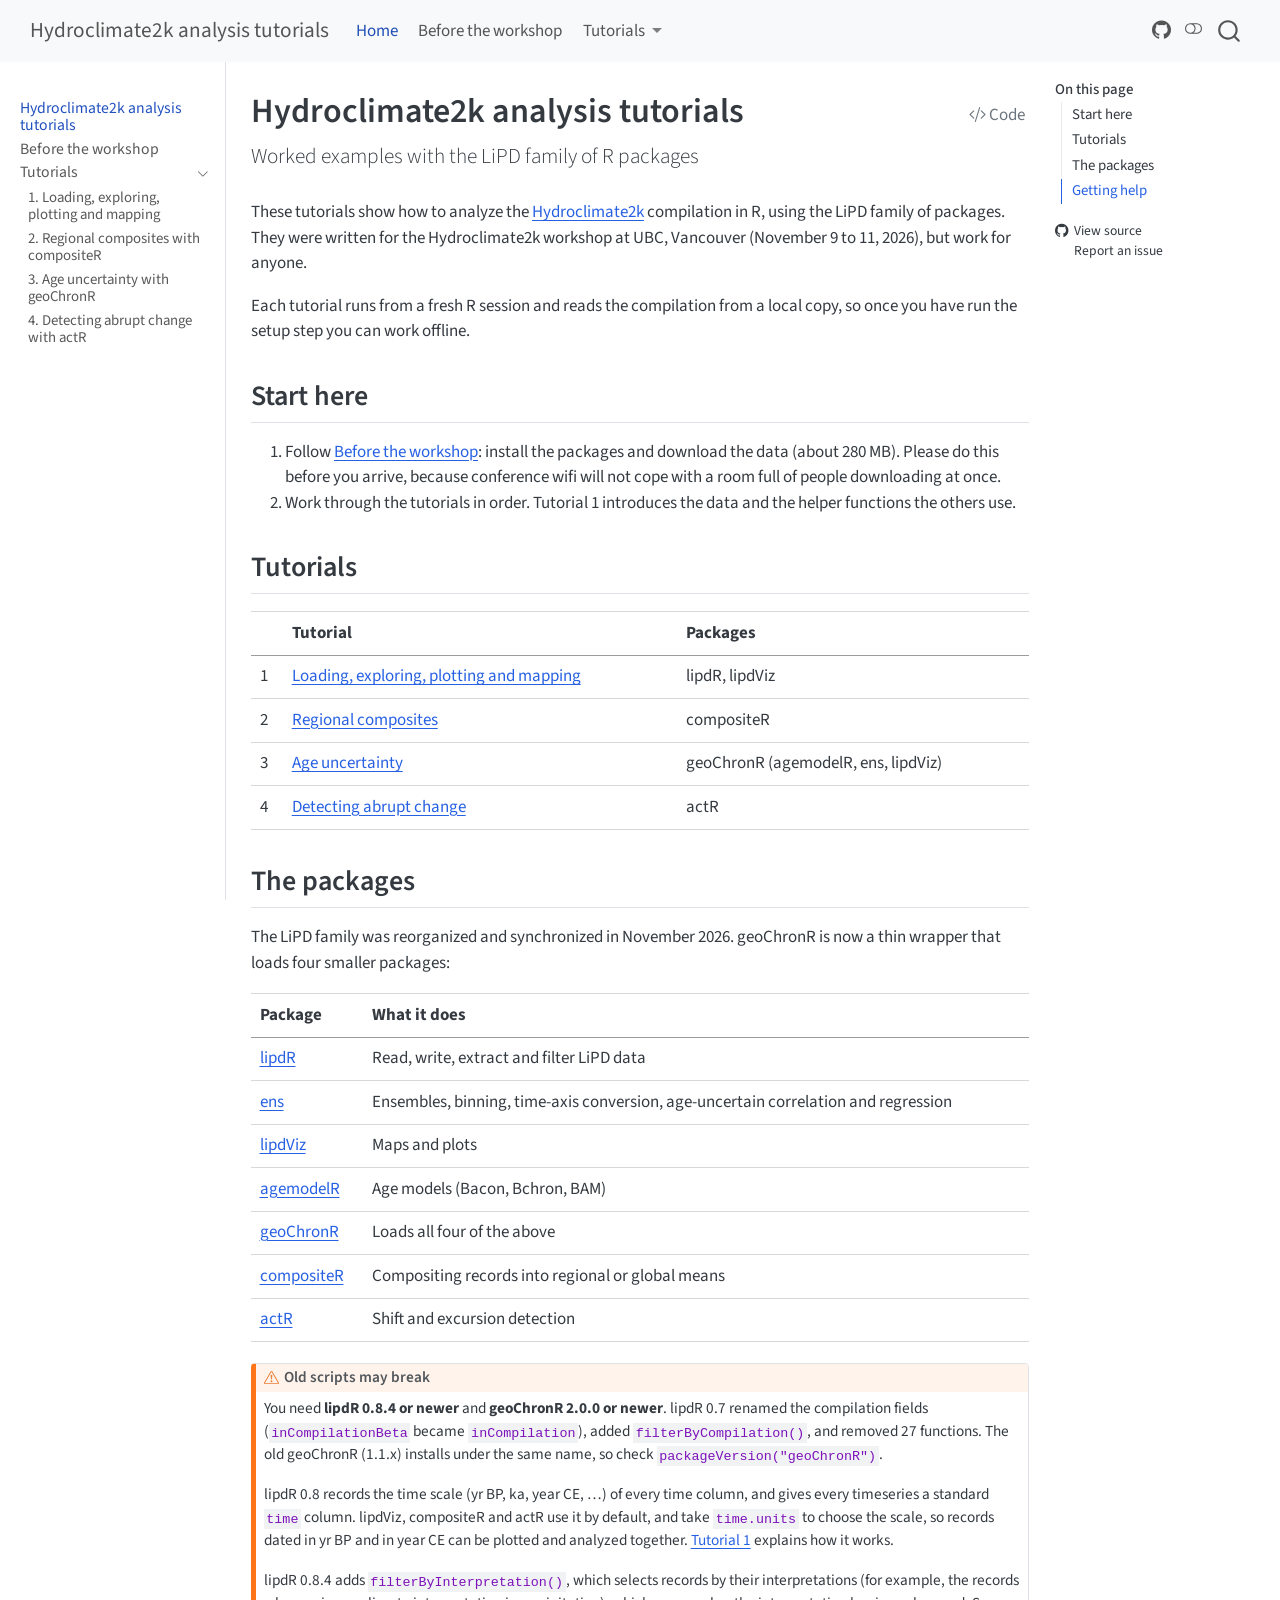
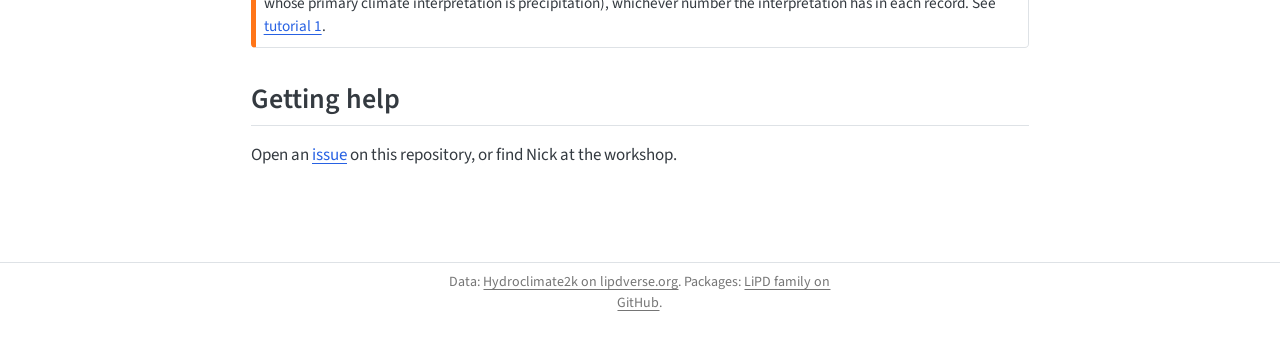
==== commit 3289d523: "Built site for gh-pages" ====
--- a/index.html
+++ b/index.html
@@ -545,8 +545,9 @@
 </div>
 </div>
 <div class="callout-body-container callout-body">
-<p>You need <strong>lipdR 0.8.3 or newer</strong> and <strong>geoChronR 2.0.0 or newer</strong>. lipdR 0.7 renamed the compilation fields (<code>inCompilationBeta</code> became <code>inCompilation</code>), added <code>filterByCompilation()</code>, and removed 27 functions. The old geoChronR (1.1.x) installs under the same name, so check <code>packageVersion("geoChronR")</code>.</p>
+<p>You need <strong>lipdR 0.8.4 or newer</strong> and <strong>geoChronR 2.0.0 or newer</strong>. lipdR 0.7 renamed the compilation fields (<code>inCompilationBeta</code> became <code>inCompilation</code>), added <code>filterByCompilation()</code>, and removed 27 functions. The old geoChronR (1.1.x) installs under the same name, so check <code>packageVersion("geoChronR")</code>.</p>
 <p>lipdR 0.8 records the time scale (yr BP, ka, year CE, …) of every time column, and gives every timeseries a standard <code>time</code> column. lipdViz, compositeR and actR use it by default, and take <code>time.units</code> to choose the scale, so records dated in yr BP and in year CE can be plotted and analyzed together. <a href="./tutorials/01-load-plot-map.html#time-axes">Tutorial 1</a> explains how it works.</p>
+<p>lipdR 0.8.4 adds <code>filterByInterpretation()</code>, which selects records by their interpretations (for example, the records whose primary climate interpretation is precipitation), whichever number the interpretation has in each record. See <a href="./tutorials/01-load-plot-map.html#interpretations">tutorial 1</a>.</p>
 </div>
 </div>
 </section>
@@ -1174,14 +1175,16 @@
 <span id="cb1-37"><a href="#cb1-37" aria-hidden="true" tabindex="-1"></a></span>
 <span id="cb1-38"><a href="#cb1-38" aria-hidden="true" tabindex="-1"></a>::: callout-warning</span>
 <span id="cb1-39"><a href="#cb1-39" aria-hidden="true" tabindex="-1"></a><span class="fu">## Old scripts may break</span></span>
-<span id="cb1-40"><a href="#cb1-40" aria-hidden="true" tabindex="-1"></a>You need **lipdR 0.8.3 or newer** and **geoChronR 2.0.0 or newer**. lipdR 0.7 renamed the compilation fields (<span class="in">`inCompilationBeta`</span> became <span class="in">`inCompilation`</span>), added <span class="in">`filterByCompilation()`</span>, and removed 27 functions. The old geoChronR (1.1.x) installs under the same name, so check <span class="in">`packageVersion("geoChronR")`</span>.</span>
+<span id="cb1-40"><a href="#cb1-40" aria-hidden="true" tabindex="-1"></a>You need **lipdR 0.8.4 or newer** and **geoChronR 2.0.0 or newer**. lipdR 0.7 renamed the compilation fields (<span class="in">`inCompilationBeta`</span> became <span class="in">`inCompilation`</span>), added <span class="in">`filterByCompilation()`</span>, and removed 27 functions. The old geoChronR (1.1.x) installs under the same name, so check <span class="in">`packageVersion("geoChronR")`</span>.</span>
 <span id="cb1-41"><a href="#cb1-41" aria-hidden="true" tabindex="-1"></a></span>
 <span id="cb1-42"><a href="#cb1-42" aria-hidden="true" tabindex="-1"></a>lipdR 0.8 records the time scale (yr BP, ka, year CE, ...) of every time column, and gives every timeseries a standard <span class="in">`time`</span> column. lipdViz, compositeR and actR use it by default, and take <span class="in">`time.units`</span> to choose the scale, so records dated in yr BP and in year CE can be plotted and analyzed together. <span class="co">[</span><span class="ot">Tutorial 1</span><span class="co">](tutorials/01-load-plot-map.qmd#time-axes)</span> explains how it works.</span>
-<span id="cb1-43"><a href="#cb1-43" aria-hidden="true" tabindex="-1"></a>:::</span>
-<span id="cb1-44"><a href="#cb1-44" aria-hidden="true" tabindex="-1"></a></span>
-<span id="cb1-45"><a href="#cb1-45" aria-hidden="true" tabindex="-1"></a><span class="fu">## Getting help</span></span>
+<span id="cb1-43"><a href="#cb1-43" aria-hidden="true" tabindex="-1"></a></span>
+<span id="cb1-44"><a href="#cb1-44" aria-hidden="true" tabindex="-1"></a>lipdR 0.8.4 adds <span class="in">`filterByInterpretation()`</span>, which selects records by their interpretations (for example, the records whose primary climate interpretation is precipitation), whichever number the interpretation has in each record. See <span class="co">[</span><span class="ot">tutorial 1</span><span class="co">](tutorials/01-load-plot-map.qmd#interpretations)</span>.</span>
+<span id="cb1-45"><a href="#cb1-45" aria-hidden="true" tabindex="-1"></a>:::</span>
 <span id="cb1-46"><a href="#cb1-46" aria-hidden="true" tabindex="-1"></a></span>
-<span id="cb1-47"><a href="#cb1-47" aria-hidden="true" tabindex="-1"></a>Open an <span class="co">[</span><span class="ot">issue</span><span class="co">](https://github.com/nickmckay/hydroclimate2k-analysis-tutorials/issues)</span> on this repository, or find Nick at the workshop.</span></code></pre></div><button title="Copy to Clipboard" class="code-copy-button" data-in-quarto-modal=""><i class="bi"></i></button></div>
+<span id="cb1-47"><a href="#cb1-47" aria-hidden="true" tabindex="-1"></a><span class="fu">## Getting help</span></span>
+<span id="cb1-48"><a href="#cb1-48" aria-hidden="true" tabindex="-1"></a></span>
+<span id="cb1-49"><a href="#cb1-49" aria-hidden="true" tabindex="-1"></a>Open an <span class="co">[</span><span class="ot">issue</span><span class="co">](https://github.com/nickmckay/hydroclimate2k-analysis-tutorials/issues)</span> on this repository, or find Nick at the workshop.</span></code></pre></div><button title="Copy to Clipboard" class="code-copy-button" data-in-quarto-modal=""><i class="bi"></i></button></div>
 </div></div></div></div></div>
 </div> <!-- /content -->
 <footer class="footer">
